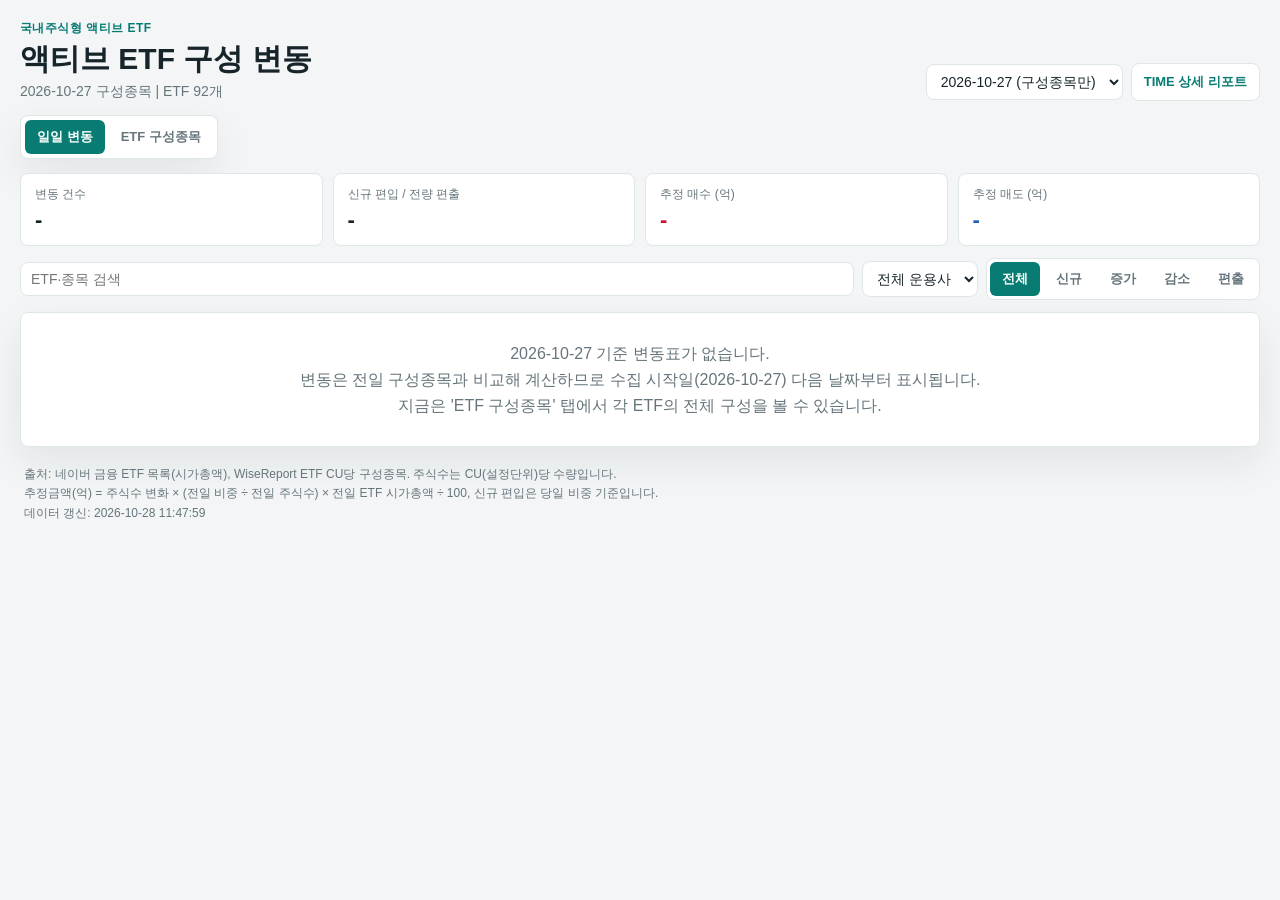
==== activeetf/index.html @ d109be94 "Add domestic active ETF holdings change tracker Collect the per-CU holdings of every domestic-equity" ====
<!DOCTYPE html>
<html lang="ko">
<head>
  <meta charset="utf-8">
  <meta name="viewport" content="width=device-width, initial-scale=1">
  <title>액티브 ETF 구성 변동</title>
  <style>
    :root {
      --bg: #f3f5f6;
      --panel: #ffffff;
      --panel-soft: #f8faf9;
      --ink: #17252b;
      --muted: #66757c;
      --line: #dfe6e8;
      --accent: #087c73;
      --accent-soft: #e7f3f1;
      --up: #c8102e;
      --down: #1f5fbf;
      --shadow: 0 16px 42px rgba(23, 37, 43, 0.08);
    }
    * {
      box-sizing: border-box;
    }
    body {
      margin: 0;
      font-family: "Segoe UI", "Apple SD Gothic Neo", "Malgun Gothic", sans-serif;
      color: var(--ink);
      background: var(--bg);
    }
    .shell {
      max-width: 1480px;
      margin: 0 auto;
      padding: 20px;
    }
    .topbar {
      display: grid;
      grid-template-columns: minmax(0, 1fr) auto;
      gap: 16px;
      align-items: end;
      margin-bottom: 14px;
    }
    .kicker {
      color: var(--accent);
      font-size: 12px;
      font-weight: 800;
      letter-spacing: 0.04em;
    }
    h1 {
      margin: 4px 0 0 0;
      font-size: 30px;
      line-height: 1.18;
    }
    .subtitle {
      margin: 7px 0 0 0;
      color: var(--muted);
      font-size: 14px;
    }
    .top-actions {
      display: flex;
      flex-wrap: wrap;
      gap: 8px;
      align-items: center;
    }
    select, input[type="search"] {
      border: 1px solid var(--line);
      border-radius: 8px;
      background: var(--panel);
      color: var(--ink);
      font: inherit;
      font-size: 14px;
      padding: 8px 10px;
      min-width: 0;
    }
    .link-button {
      border: 1px solid var(--line);
      border-radius: 8px;
      background: var(--panel);
      color: var(--accent);
      font-size: 13px;
      font-weight: 700;
      padding: 9px 12px;
      text-decoration: none;
    }
    .tabs {
      display: inline-flex;
      gap: 4px;
      padding: 4px;
      margin-bottom: 14px;
      border: 1px solid var(--line);
      border-radius: 8px;
      background: var(--panel);
      box-shadow: var(--shadow);
    }
    .tab, .chip {
      border: 0;
      border-radius: 6px;
      background: transparent;
      color: var(--muted);
      cursor: pointer;
      font: inherit;
      font-size: 13px;
      font-weight: 700;
      padding: 8px 12px;
    }
    .tab.active, .chip.active {
      background: var(--accent);
      color: #ffffff;
    }
    .stats {
      display: grid;
      grid-template-columns: repeat(4, minmax(0, 1fr));
      gap: 10px;
      margin-bottom: 12px;
    }
    .stat {
      padding: 12px 14px;
      border: 1px solid var(--line);
      border-radius: 8px;
      background: var(--panel);
    }
    .stat .label {
      color: var(--muted);
      font-size: 12px;
    }
    .stat .value {
      margin-top: 4px;
      font-size: 22px;
      font-weight: 800;
      font-variant-numeric: tabular-nums;
    }
    .filters {
      display: flex;
      flex-wrap: wrap;
      gap: 8px;
      align-items: center;
      margin-bottom: 12px;
    }
    .filters input[type="search"] {
      flex: 1 1 240px;
    }
    .chips {
      display: inline-flex;
      flex-wrap: wrap;
      gap: 4px;
      padding: 3px;
      border: 1px solid var(--line);
      border-radius: 8px;
      background: var(--panel);
    }
    .card {
      background: var(--panel);
      border: 1px solid var(--line);
      border-radius: 8px;
      box-shadow: var(--shadow);
    }
    .table-wrap {
      max-height: 72vh;
      overflow: auto;
    }
    table {
      width: 100%;
      border-collapse: collapse;
      font-size: 13px;
    }
    th, td {
      padding: 9px 10px;
      border-bottom: 1px solid rgba(22, 48, 56, 0.08);
      white-space: nowrap;
      text-align: right;
    }
    th {
      position: sticky;
      top: 0;
      z-index: 1;
      background: var(--panel-soft);
      color: var(--muted);
      font-weight: 600;
      cursor: pointer;
      user-select: none;
    }
    th.sorted {
      color: var(--accent);
    }
    td.text, th.text {
      text-align: left;
    }
    td {
      font-variant-numeric: tabular-nums;
    }
    tbody tr:hover {
      background: var(--accent-soft);
    }
    .pos {
      color: var(--up);
    }
    .neg {
      color: var(--down);
    }
    .badge {
      display: inline-block;
      min-width: 38px;
      border-radius: 999px;
      font-size: 12px;
      font-weight: 700;
      padding: 2px 8px;
      text-align: center;
    }
    .badge.NEW {
      background: #fde8eb;
      color: var(--up);
    }
    .badge.UP {
      background: #fff1f2;
      color: var(--up);
    }
    .badge.DOWN {
      background: #eaf1fb;
      color: var(--down);
    }
    .badge.OUT {
      background: #dfe9f8;
      color: var(--down);
    }
    .etf-button {
      border: 0;
      background: transparent;
      color: var(--ink);
      cursor: pointer;
      font: inherit;
      padding: 0;
      text-align: left;
    }
    .etf-button:hover {
      color: var(--accent);
      text-decoration: underline;
    }
    .message {
      padding: 28px 16px;
      color: var(--muted);
      text-align: center;
      line-height: 1.6;
    }
    .etf-meta {
      margin-bottom: 12px;
      color: var(--muted);
      font-size: 13px;
    }
    .footer {
      margin-top: 18px;
      padding: 0 4px;
      color: var(--muted);
      font-size: 12px;
      line-height: 1.6;
    }
    [hidden] {
      display: none !important;
    }
    @media (max-width: 760px) {
      .shell {
        padding: 12px 16px;
      }
      .topbar {
        grid-template-columns: 1fr;
        align-items: start;
      }
      h1 {
        font-size: 24px;
      }
      .stats {
        grid-template-columns: repeat(2, minmax(0, 1fr));
      }
    }
  </style>
</head>
<body>
  <div class="shell">
    <header class="topbar">
      <div>
        <div class="kicker">국내주식형 액티브 ETF</div>
        <h1>액티브 ETF 구성 변동</h1>
        <p class="subtitle" id="subtitle">불러오는 중...</p>
      </div>
      <div class="top-actions">
        <select id="date-select" aria-label="기준일"></select>
        <a class="link-button" href="../timeetf/">TIME 상세 리포트</a>
      </div>
    </header>

    <nav class="tabs" aria-label="보기">
      <button class="tab active" data-view="changes" type="button">일일 변동</button>
      <button class="tab" data-view="holdings" type="button">ETF 구성종목</button>
    </nav>

    <section id="view-changes">
      <div class="stats">
        <div class="stat"><div class="label">변동 건수</div><div class="value" id="stat-count">-</div></div>
        <div class="stat"><div class="label">신규 편입 / 전량 편출</div><div class="value" id="stat-new-out">-</div></div>
        <div class="stat"><div class="label">추정 매수 (억)</div><div class="value pos" id="stat-buy">-</div></div>
        <div class="stat"><div class="label">추정 매도 (억)</div><div class="value neg" id="stat-sell">-</div></div>
      </div>
      <div class="filters">
        <input id="change-search" type="search" placeholder="ETF·종목 검색" aria-label="ETF·종목 검색">
        <select id="brand-filter" aria-label="운용사"></select>
        <div class="chips" id="type-filter">
          <button class="chip active" data-type="" type="button">전체</button>
          <button class="chip" data-type="NEW" type="button">신규</button>
          <button class="chip" data-type="UP" type="button">증가</button>
          <button class="chip" data-type="DOWN" type="button">감소</button>
          <button class="chip" data-type="OUT" type="button">편출</button>
        </div>
      </div>
      <div class="card table-wrap">
        <table id="change-table"></table>
        <div class="message" id="change-message" hidden></div>
      </div>
    </section>

    <section id="view-holdings" hidden>
      <div class="filters">
        <select id="etf-select" aria-label="ETF"></select>
        <input id="holding-search" type="search" placeholder="종목 검색" aria-label="종목 검색">
      </div>
      <div class="etf-meta" id="etf-meta"></div>
      <div class="card table-wrap">
        <table id="holding-table"></table>
      </div>
    </section>

    <div class="footer">
      출처: 네이버 금융 ETF 목록(시가총액), WiseReport ETF CU당 구성종목. 주식수는 CU(설정단위)당 수량입니다.<br>
      추정금액(억) = 주식수 변화 × (전일 비중 ÷ 전일 주식수) × 전일 ETF 시가총액 ÷ 100, 신규 편입은 당일 비중 기준입니다.<br>
      <span id="generated-at"></span>
    </div>
  </div>

  <script>
    const TYPE_LABELS = { NEW: "신규", UP: "증가", DOWN: "감소", OUT: "편출" };
    const CHANGE_COLUMNS = [
      { key: "etf_name", label: "ETF", kind: "etf" },
      { key: "market_cap_100m", label: "시총(억)", digits: 0 },
      { key: "company", label: "종목", kind: "text" },
      { key: "type", label: "구분", kind: "type" },
      { key: "weight_before", label: "비중 전(%)", digits: 2 },
      { key: "weight_after", label: "비중 후(%)", digits: 2 },
      { key: "change_weight", label: "비중 변화(%p)", digits: 2, signed: true },
      { key: "shares_before", label: "주식수 전", digits: 0 },
      { key: "shares_after", label: "주식수 후", digits: 0 },
      { key: "change_shares", label: "주식수 변화", digits: 0, signed: true },
      { key: "estimated_amount_100m", label: "추정금액(억)", digits: 2, signed: true },
    ];
    const HOLDING_COLUMNS = [
      { key: "rank", label: "순위", digits: 0 },
      { key: "company", label: "종목", kind: "text" },
      { key: "shares", label: "주식수", digits: 0 },
      { key: "weight", label: "비중(%)", digits: 2 },
      { key: "change_shares", label: "전일 대비 주식수", digits: 0, signed: true },
    ];

    const state = {
      index: null,
      date: "",
      view: "changes",
      snapshot: null,
      changes: null,
      changeRows: [],
      sort: { key: "estimated_amount_100m", desc: true },
      holdingSort: { key: "rank", desc: false },
      type: "",
      brand: "",
      query: "",
      etf: "",
      holdingQuery: "",
    };

    function escapeHtml(value) {
      return String(value ?? "")
        .replaceAll("&", "&amp;")
        .replaceAll("<", "&lt;")
        .replaceAll(">", "&gt;")
        .replaceAll('"', "&quot;");
    }

    function formatNumber(value, digits) {
      if (value === null || value === undefined || value === "") return "-";
      return Number(value).toLocaleString("ko-KR", {
        minimumFractionDigits: digits,
        maximumFractionDigits: digits,
      });
    }

    function formatSigned(value, digits) {
      if (value === null || value === undefined) return "-";
      const text = formatNumber(Math.abs(value), digits);
      if (Number(value) > 0) return `+${text}`;
      if (Number(value) < 0) return `-${text}`;
      return text;
    }

    function signClass(value) {
      if (Number(value) > 0) return "pos";
      if (Number(value) < 0) return "neg";
      return "";
    }

    async function fetchJson(path) {
      const response = await fetch(path, { cache: "no-store" });
      if (response.status === 404) return null;
      if (!response.ok) throw new Error(`${path}: HTTP ${response.status}`);
      return response.json();
    }

    function compareValues(a, b, key, desc) {
      const left = a[key];
      const right = b[key];
      let result;
      if (typeof left === "number" && typeof right === "number") {
        result = left - right;
      } else {
        result = String(left ?? "").localeCompare(String(right ?? ""), "ko");
      }
      return desc ? -result : result;
    }

    function renderCell(column, row) {
      const value = row[column.key];
      if (column.kind === "etf") {
        return `<td class="text"><button class="etf-button" data-etf="${escapeHtml(row.etf)}" type="button">${escapeHtml(value)}</button></td>`;
      }
      if (column.kind === "text") {
        return `<td class="text">${escapeHtml(value)}</td>`;
      }
      if (column.kind === "type") {
        return `<td class="text"><span class="badge ${value}">${TYPE_LABELS[value] || value}</span></td>`;
      }
      if (column.signed) {
        return `<td class="${signClass(value)}">${formatSigned(value, column.digits)}</td>`;
      }
      return `<td>${formatNumber(value, column.digits)}</td>`;
    }

    function renderTable(table, columns, rows, sort) {
      const head = columns.map(column => {
        const sorted = column.key === sort.key;
        const arrow = sorted ? (sort.desc ? " ▼" : " ▲") : "";
        const classes = [column.kind === "text" || column.kind === "etf" || column.kind === "type" ? "text" : "", sorted ? "sorted" : ""].join(" ").trim();
        return `<th class="${classes}" data-key="${column.key}">${column.label}${arrow}</th>`;
      }).join("");
      const body = rows.map(row => `<tr>${columns.map(column => renderCell(column, row)).join("")}</tr>`).join("");
      table.innerHTML = `<thead><tr>${head}</tr></thead><tbody>${body}</tbody>`;
    }

    function filteredChangeRows() {
      const query = state.query.trim().toLowerCase();
      return state.changeRows.filter(row => {
        if (state.type && row.type !== state.type) return false;
        if (state.brand && row.brand !== state.brand) return false;
        if (query && !row.etf_name.toLowerCase().includes(query) && !row.company.toLowerCase().includes(query)) return false;
        return true;
      });
    }

    function renderChanges() {
      const table = document.getElementById("change-table");
      const message = document.getElementById("change-message");
      if (!state.changes) {
        table.innerHTML = "";
        message.hidden = false;
        const first = state.index.pdf_dates[state.index.pdf_dates.length - 1];
        message.innerHTML = `${escapeHtml(state.date)} 기준 변동표가 없습니다.<br>변동은 전일 구성종목과 비교해 계산하므로 수집 시작일(${escapeHtml(first)}) 다음 날짜부터 표시됩니다.<br>지금은 'ETF 구성종목' 탭에서 각 ETF의 전체 구성을 볼 수 있습니다.`;
        ["stat-count", "stat-new-out", "stat-buy", "stat-sell"].forEach(id => {
          document.getElementById(id).textContent = "-";
        });
        return;
      }

      const rows = filteredChangeRows().sort((a, b) => compareValues(a, b, state.sort.key, state.sort.desc));
      const buy = rows.filter(row => row.estimated_amount_100m > 0).reduce((sum, row) => sum + row.estimated_amount_100m, 0);
      const sell = rows.filter(row => row.estimated_amount_100m < 0).reduce((sum, row) => sum + row.estimated_amount_100m, 0);
      document.getElementById("stat-count").textContent = formatNumber(rows.length, 0);
      document.getElementById("stat-new-out").textContent =
        `${rows.filter(row => row.type === "NEW").length} / ${rows.filter(row => row.type === "OUT").length}`;
      document.getElementById("stat-buy").textContent = formatSigned(buy, 1);
      document.getElementById("stat-sell").textContent = formatSigned(sell, 1);

      renderTable(table, CHANGE_COLUMNS, rows, state.sort);
      message.hidden = rows.length > 0;
      message.textContent = rows.length ? "" : "조건에 맞는 변동이 없습니다.";
    }

    function holdingRows() {
      const etf = state.snapshot?.etfs?.[state.etf];
      if (!etf) return [];
      const changeByCompany = new Map(
        state.changeRows.filter(row => row.etf === state.etf).map(row => [row.company, row.change_shares])
      );
      const hasBefore = Boolean(state.changes?.etfs?.[state.etf]);
      const rows = etf.holdings
        .map(([company, shares, weight]) => ({ company, shares, weight }))
        .sort((a, b) => b.weight - a.weight || b.shares - a.shares)
        .map((row, position) => ({
          ...row,
          rank: position + 1,
          change_shares: hasBefore ? (changeByCompany.get(row.company) ?? 0) : null,
        }));
      const query = state.holdingQuery.trim().toLowerCase();
      return query ? rows.filter(row => row.company.toLowerCase().includes(query)) : rows;
    }

    function renderHoldings() {
      const etf = state.snapshot?.etfs?.[state.etf];
      const meta = document.getElementById("etf-meta");
      if (!etf) {
        meta.textContent = "선택한 날짜에 이 ETF의 구성종목이 없습니다.";
        document.getElementById("holding-table").innerHTML = "";
        return;
      }
      const beforeDate = state.changes?.etfs?.[state.etf]?.before_date;
      meta.textContent = `${etf.brand} · ${etf.category} · 시총 ${formatNumber(etf.market_cap_100m, 0)}억 · 구성 ${etf.holdings.length}종목 · 기준일 ${state.date}` +
        (beforeDate ? ` (비교 ${beforeDate})` : "");
      const rows = holdingRows().sort((a, b) => compareValues(a, b, state.holdingSort.key, state.holdingSort.desc));
      renderTable(document.getElementById("holding-table"), HOLDING_COLUMNS, rows, state.holdingSort);
    }

    function render() {
      document.getElementById("view-changes").hidden = state.view !== "changes";
      document.getElementById("view-holdings").hidden = state.view !== "holdings";
      document.querySelectorAll(".tab").forEach(tab => {
        tab.classList.toggle("active", tab.dataset.view === state.view);
      });
      if (state.view === "changes") {
        renderChanges();
      } else {
        renderHoldings();
      }
    }

    function populateSelects() {
      const etfs = Object.entries(state.snapshot?.etfs || {})
        .map(([code, etf]) => ({ code, ...etf }))
        .sort((a, b) => b.market_cap_100m - a.market_cap_100m);

      const brands = [...new Set(etfs.map(etf => etf.brand))].sort((a, b) => a.localeCompare(b, "ko"));
      if (state.brand && !brands.includes(state.brand)) state.brand = "";
      document.getElementById("brand-filter").innerHTML =
        `<option value="">전체 운용사</option>` +
        brands.map(brand => `<option value="${escapeHtml(brand)}"${brand === state.brand ? " selected" : ""}>${escapeHtml(brand)}</option>`).join("");

      if (!state.etf || !state.snapshot?.etfs?.[state.etf]) state.etf = etfs[0]?.code || "";
      document.getElementById("etf-select").innerHTML = etfs
        .map(etf => `<option value="${escapeHtml(etf.code)}"${etf.code === state.etf ? " selected" : ""}>${escapeHtml(etf.name)} (${formatNumber(etf.market_cap_100m, 0)}억)</option>`)
        .join("");
    }

    async function loadDate(date) {
      state.date = date;
      const version = encodeURIComponent(state.index.generated_at);
      const hasChanges = state.index.change_dates.includes(date);
      const [snapshot, changes] = await Promise.all([
        fetchJson(`data/pdf/${date}.json?v=${version}`),
        hasChanges ? fetchJson(`data/changes/${date}.json?v=${version}`) : Promise.resolve(null),
      ]);
      state.snapshot = snapshot;
      state.changes = changes;
      state.changeRows = (changes?.rows || []).map(row => {
        const etf = changes.etfs[row.etf] || {};
        return { ...row, etf_name: etf.name || row.etf, brand: etf.brand || "", market_cap_100m: etf.market_cap_100m };
      });

      const etfCount = Object.keys(snapshot?.etfs || {}).length;
      const beforeDates = [...new Set(Object.values(changes?.etfs || {}).map(etf => etf.before_date))].sort();
      document.getElementById("subtitle").textContent = changes
        ? `${beforeDates.join(", ")} → ${date} | ETF ${etfCount}개 | 변동 ${changes.rows.length}건`
        : `${date} 구성종목 | ETF ${etfCount}개`;
      populateSelects();
      render();
    }

    function initEvents() {
      document.getElementById("date-select").addEventListener("change", event => loadDate(event.target.value));
      document.querySelectorAll(".tab").forEach(tab => {
        tab.addEventListener("click", () => {
          state.view = tab.dataset.view;
          render();
        });
      });
      document.getElementById("change-search").addEventListener("input", event => {
        state.query = event.target.value;
        renderChanges();
      });
      document.getElementById("brand-filter").addEventListener("change", event => {
        state.brand = event.target.value;
        renderChanges();
      });
      document.querySelectorAll("#type-filter .chip").forEach(chip => {
        chip.addEventListener("click", () => {
          state.type = chip.dataset.type;
          document.querySelectorAll("#type-filter .chip").forEach(item => item.classList.toggle("active", item === chip));
          renderChanges();
        });
      });
      document.getElementById("change-table").addEventListener("click", event => {
        const etfButton = event.target.closest(".etf-button");
        if (etfButton) {
          state.etf = etfButton.dataset.etf;
          document.getElementById("etf-select").value = state.etf;
          state.view = "holdings";
          render();
          return;
        }
        const header = event.target.closest("th");
        if (header) {
          const key = header.dataset.key;
          state.sort = { key, desc: state.sort.key === key ? !state.sort.desc : true };
          renderChanges();
        }
      });
      document.getElementById("etf-select").addEventListener("change", event => {
        state.etf = event.target.value;
        renderHoldings();
      });
      document.getElementById("holding-search").addEventListener("input", event => {
        state.holdingQuery = event.target.value;
        renderHoldings();
      });
      document.getElementById("holding-table").addEventListener("click", event => {
        const header = event.target.closest("th");
        if (!header) return;
        const key = header.dataset.key;
        state.holdingSort = { key, desc: state.holdingSort.key === key ? !state.holdingSort.desc : key !== "rank" };
        renderHoldings();
      });
    }

    async function init() {
      initEvents();
      try {
        state.index = await fetchJson("data/index.json");
        if (!state.index || !state.index.pdf_dates.length) throw new Error("수집된 데이터가 없습니다.");
        document.getElementById("date-select").innerHTML = state.index.pdf_dates
          .map(date => `<option value="${date}">${date}${state.index.change_dates.includes(date) ? "" : " (구성종목만)"}</option>`)
          .join("");
        document.getElementById("generated-at").textContent = `데이터 갱신: ${state.index.generated_at.replace("T", " ")}`;
        await loadDate(state.index.pdf_dates[0]);
      } catch (error) {
        document.getElementById("subtitle").textContent = `데이터를 불러오지 못했습니다: ${error.message}`;
      }
    }

    init();
  </script>
</body>
</html>
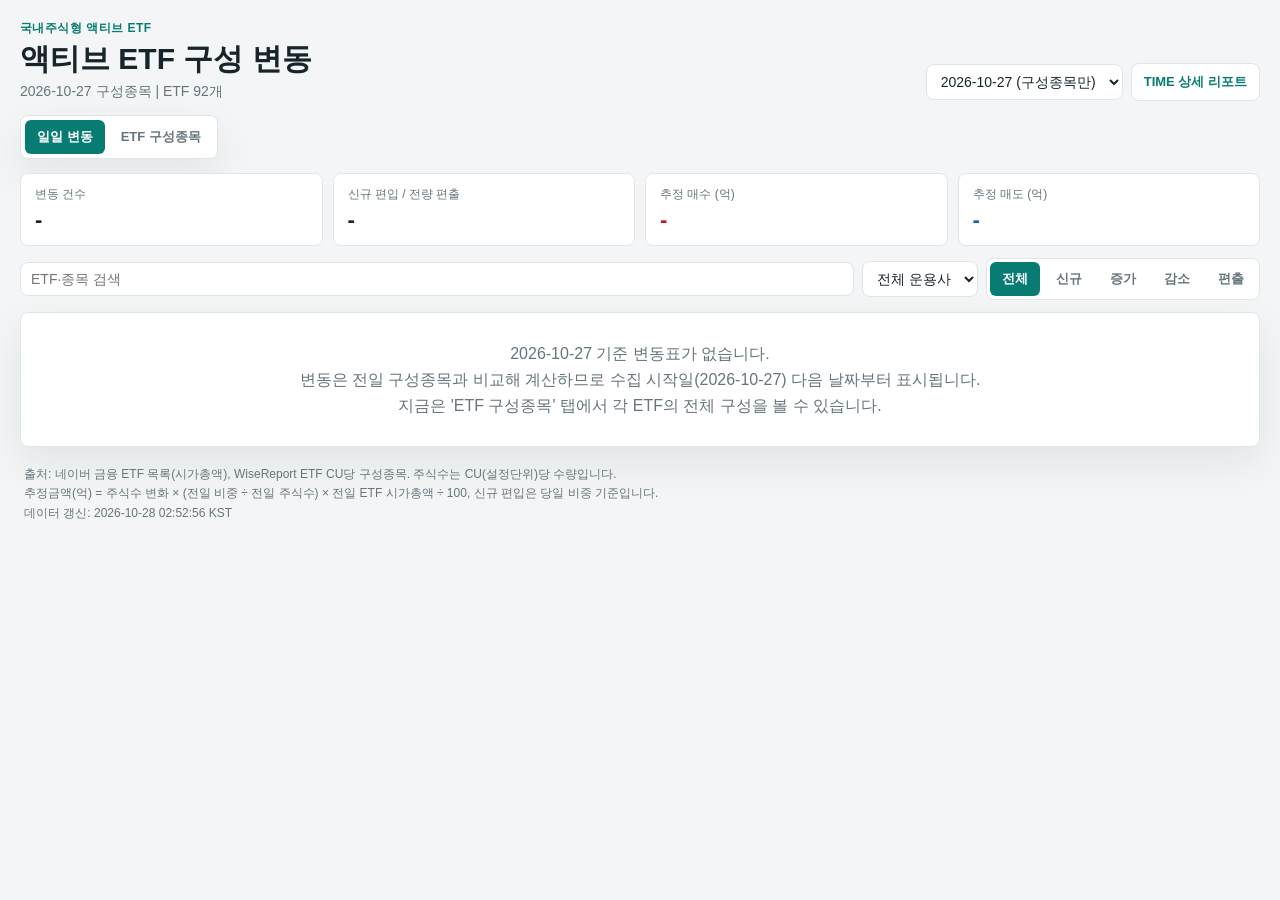
==== commit 413d9710: "Record active ETF refresh time in KST Co-Authored-By: Claude Opus 5.5 <noreply@anthropic.com>" ====
--- a/activeetf/index.html
+++ b/activeetf/index.html
@@ -639,7 +639,7 @@
         document.getElementById("date-select").innerHTML = state.index.pdf_dates
           .map(date => `<option value="${date}">${date}${state.index.change_dates.includes(date) ? "" : " (구성종목만)"}</option>`)
           .join("");
-        document.getElementById("generated-at").textContent = `데이터 갱신: ${state.index.generated_at.replace("T", " ")}`;
+        document.getElementById("generated-at").textContent = `데이터 갱신: ${state.index.generated_at.slice(0, 19).replace("T", " ")} KST`;
         await loadDate(state.index.pdf_dates[0]);
       } catch (error) {
         document.getElementById("subtitle").textContent = `데이터를 불러오지 못했습니다: ${error.message}`;
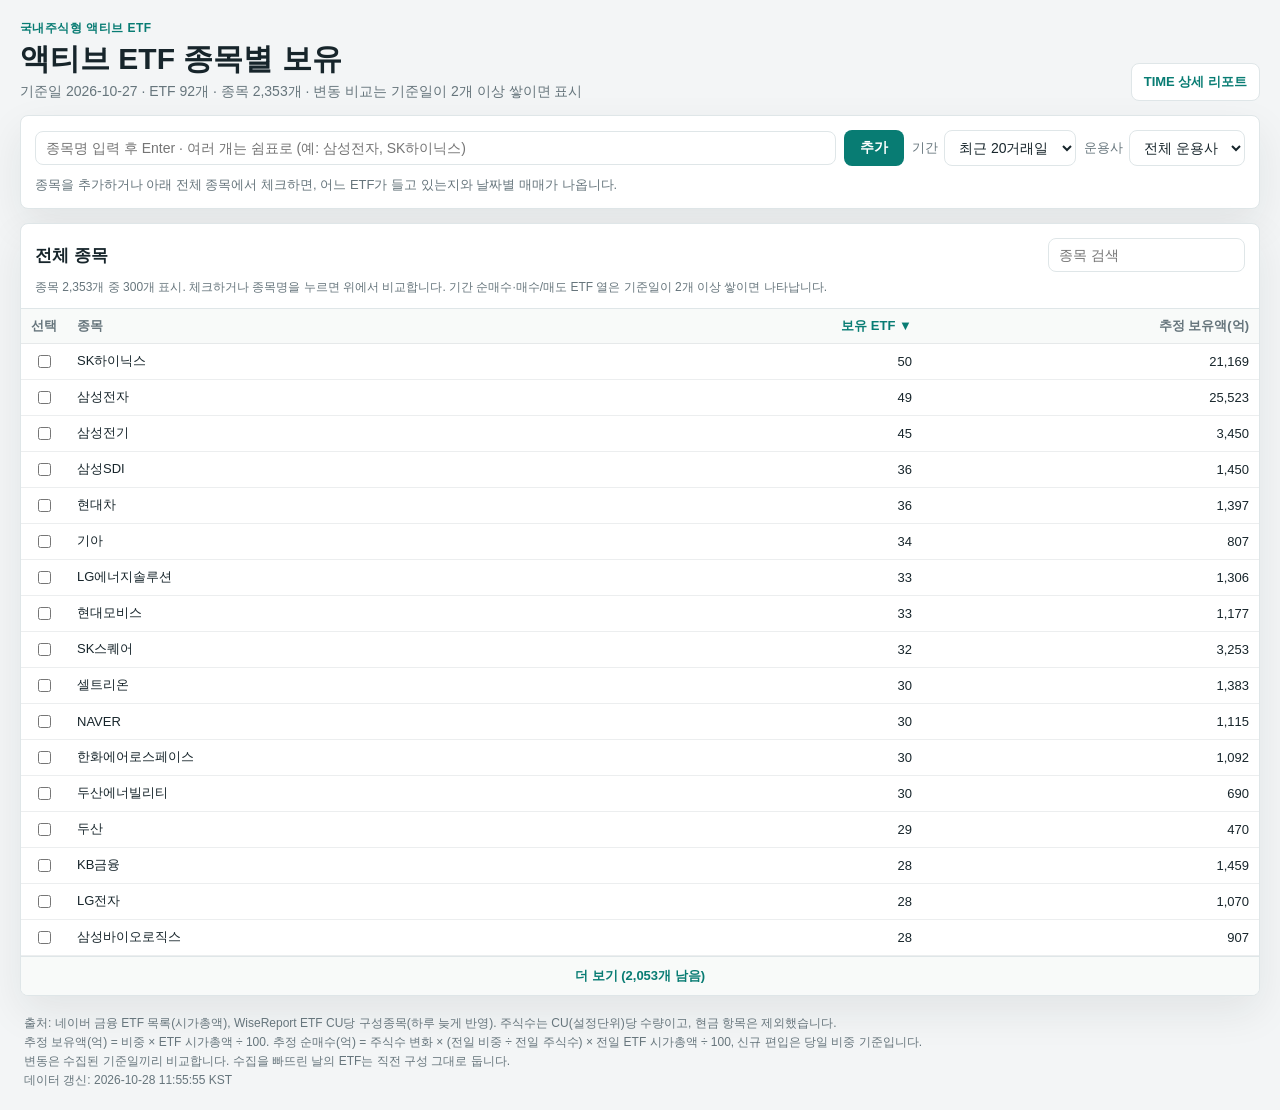
==== commit ab15d64a: "Reorganize active ETF page around stocks Pick one or more stocks to see which active ETFs hold them," ====
--- a/activeetf/index.html
+++ b/activeetf/index.html
@@ -3,7 +3,7 @@
 <head>
   <meta charset="utf-8">
   <meta name="viewport" content="width=device-width, initial-scale=1">
-  <title>액티브 ETF 구성 변동</title>
+  <title>액티브 ETF 종목별 보유</title>
   <style>
     :root {
       --bg: #f3f5f6;
@@ -16,6 +16,7 @@
       --accent-soft: #e7f3f1;
       --up: #c8102e;
       --down: #1f5fbf;
+      --heat-zero: #f1f1ef;
       --shadow: 0 16px 42px rgba(23, 37, 43, 0.08);
     }
     * {
@@ -50,16 +51,14 @@
       font-size: 30px;
       line-height: 1.18;
     }
+    h2 {
+      margin: 0;
+      font-size: 17px;
+    }
     .subtitle {
       margin: 7px 0 0 0;
       color: var(--muted);
       font-size: 14px;
-    }
-    .top-actions {
-      display: flex;
-      flex-wrap: wrap;
-      gap: 8px;
-      align-items: center;
     }
     select, input[type="search"] {
       border: 1px solid var(--line);
@@ -81,17 +80,117 @@
       padding: 9px 12px;
       text-decoration: none;
     }
-    .tabs {
+    .card {
+      background: var(--panel);
+      border: 1px solid var(--line);
+      border-radius: 8px;
+      box-shadow: var(--shadow);
+    }
+    .controls {
+      padding: 14px;
+      margin-bottom: 14px;
+    }
+    .control-row {
+      display: flex;
+      flex-wrap: wrap;
+      gap: 8px;
+      align-items: center;
+      margin: 0;
+    }
+    .control-row input[type="search"] {
+      flex: 1 1 320px;
+    }
+    .field {
       display: inline-flex;
+      gap: 6px;
+      align-items: center;
+      color: var(--muted);
+      font-size: 13px;
+    }
+    .primary-button {
+      border: 0;
+      border-radius: 8px;
+      background: var(--accent);
+      color: #ffffff;
+      cursor: pointer;
+      font: inherit;
+      font-size: 14px;
+      font-weight: 700;
+      padding: 9px 16px;
+    }
+    .selected-row {
+      display: flex;
+      flex-wrap: wrap;
+      gap: 6px;
+      align-items: center;
+      margin-top: 10px;
+    }
+    .selected-row .hint {
+      color: var(--muted);
+      font-size: 13px;
+    }
+    .stock-chip {
+      display: inline-flex;
+      gap: 6px;
+      align-items: center;
+      border: 1px solid #b9dcd7;
+      border-radius: 999px;
+      background: var(--accent-soft);
+      color: var(--ink);
+      cursor: pointer;
+      font: inherit;
+      font-size: 13px;
+      font-weight: 700;
+      padding: 5px 10px;
+    }
+    .stock-chip span {
+      color: var(--muted);
+      font-weight: 400;
+    }
+    .text-button {
+      border: 0;
+      background: transparent;
+      color: var(--muted);
+      cursor: pointer;
+      font: inherit;
+      font-size: 13px;
+      text-decoration: underline;
+    }
+    .input-message {
+      margin-top: 8px;
+      color: var(--up);
+      font-size: 13px;
+    }
+    .section {
+      margin-bottom: 14px;
+      overflow: hidden;
+    }
+    .section-head {
+      display: flex;
+      flex-wrap: wrap;
+      gap: 8px 12px;
+      align-items: center;
+      padding: 14px 14px 0 14px;
+    }
+    .section-head h2 {
+      margin-right: auto;
+    }
+    .note {
+      margin: 6px 14px 10px 14px;
+      color: var(--muted);
+      font-size: 12px;
+      line-height: 1.6;
+    }
+    .chips {
+      display: inline-flex;
+      flex-wrap: wrap;
       gap: 4px;
-      padding: 4px;
-      margin-bottom: 14px;
+      padding: 3px;
       border: 1px solid var(--line);
       border-radius: 8px;
       background: var(--panel);
-      box-shadow: var(--shadow);
-    }
-    .tab, .chip {
+    }
+    .chip {
       border: 0;
       border-radius: 6px;
       background: transparent;
@@ -100,70 +199,39 @@
       font: inherit;
       font-size: 13px;
       font-weight: 700;
-      padding: 8px 12px;
-    }
-    .tab.active, .chip.active {
+      padding: 6px 10px;
+    }
+    .chip.active {
       background: var(--accent);
       color: #ffffff;
     }
-    .stats {
-      display: grid;
-      grid-template-columns: repeat(4, minmax(0, 1fr));
-      gap: 10px;
-      margin-bottom: 12px;
-    }
-    .stat {
-      padding: 12px 14px;
-      border: 1px solid var(--line);
-      border-radius: 8px;
-      background: var(--panel);
-    }
-    .stat .label {
-      color: var(--muted);
-      font-size: 12px;
-    }
-    .stat .value {
-      margin-top: 4px;
-      font-size: 22px;
-      font-weight: 800;
-      font-variant-numeric: tabular-nums;
-    }
-    .filters {
+    .legend {
       display: flex;
       flex-wrap: wrap;
-      gap: 8px;
+      gap: 4px 12px;
       align-items: center;
-      margin-bottom: 12px;
-    }
-    .filters input[type="search"] {
-      flex: 1 1 240px;
-    }
-    .chips {
-      display: inline-flex;
-      flex-wrap: wrap;
-      gap: 4px;
-      padding: 3px;
-      border: 1px solid var(--line);
-      border-radius: 8px;
-      background: var(--panel);
-    }
-    .card {
-      background: var(--panel);
-      border: 1px solid var(--line);
-      border-radius: 8px;
-      box-shadow: var(--shadow);
+    }
+    .swatch {
+      display: inline-block;
+      width: 14px;
+      height: 14px;
+      margin-right: 4px;
+      border-radius: 3px;
+      vertical-align: -2px;
     }
     .table-wrap {
       max-height: 72vh;
       overflow: auto;
+      border-top: 1px solid var(--line);
     }
     table {
       width: 100%;
-      border-collapse: collapse;
+      border-collapse: separate;
+      border-spacing: 0;
       font-size: 13px;
     }
     th, td {
-      padding: 9px 10px;
+      padding: 8px 10px;
       border-bottom: 1px solid rgba(22, 48, 56, 0.08);
       white-space: nowrap;
       text-align: right;
@@ -171,10 +239,12 @@
     th {
       position: sticky;
       top: 0;
-      z-index: 1;
+      z-index: 2;
       background: var(--panel-soft);
       color: var(--muted);
       font-weight: 600;
+    }
+    th.sortable {
       cursor: pointer;
       user-select: none;
     }
@@ -187,8 +257,26 @@
     td {
       font-variant-numeric: tabular-nums;
     }
-    tbody tr:hover {
-      background: var(--accent-soft);
+    .sticky-col {
+      position: sticky;
+      left: 0;
+      z-index: 1;
+      background: var(--panel);
+      box-shadow: 1px 0 0 var(--line);
+    }
+    th.sticky-col {
+      z-index: 3;
+      background: var(--panel-soft);
+    }
+    tbody tr:hover td {
+      background-color: var(--accent-soft);
+    }
+    tbody tr.total td {
+      background: var(--panel-soft);
+      font-weight: 700;
+    }
+    tbody tr.full td.sticky-col {
+      box-shadow: inset 3px 0 0 var(--accent), 1px 0 0 var(--line);
     }
     .pos {
       color: var(--up);
@@ -196,32 +284,41 @@
     .neg {
       color: var(--down);
     }
+    .muted {
+      color: var(--muted);
+    }
+    .sub {
+      display: block;
+      margin-top: 2px;
+      color: var(--muted);
+      font-size: 12px;
+    }
+    table.heat-table {
+      width: auto;
+    }
+    td.heat {
+      min-width: 72px;
+    }
+    .matrix-wrap {
+      max-height: 58vh;
+    }
     .badge {
       display: inline-block;
-      min-width: 38px;
+      margin-right: 4px;
       border-radius: 999px;
-      font-size: 12px;
+      font-size: 11px;
       font-weight: 700;
-      padding: 2px 8px;
-      text-align: center;
+      padding: 1px 6px;
     }
     .badge.NEW {
       background: #fde8eb;
       color: var(--up);
     }
-    .badge.UP {
-      background: #fff1f2;
-      color: var(--up);
-    }
-    .badge.DOWN {
-      background: #eaf1fb;
-      color: var(--down);
-    }
     .badge.OUT {
       background: #dfe9f8;
       color: var(--down);
     }
-    .etf-button {
+    .name-button {
       border: 0;
       background: transparent;
       color: var(--ink);
@@ -230,20 +327,36 @@
       padding: 0;
       text-align: left;
     }
-    .etf-button:hover {
+    .name-button:hover, .etf-link:hover {
       color: var(--accent);
       text-decoration: underline;
     }
+    .etf-link {
+      color: var(--ink);
+      text-decoration: none;
+    }
+    td.pick, th.pick {
+      width: 34px;
+      text-align: center;
+    }
     .message {
-      padding: 28px 16px;
+      padding: 24px 16px;
       color: var(--muted);
       text-align: center;
       line-height: 1.6;
     }
-    .etf-meta {
-      margin-bottom: 12px;
-      color: var(--muted);
+    .more-button {
+      display: block;
+      width: 100%;
+      border: 0;
+      border-top: 1px solid var(--line);
+      background: var(--panel-soft);
+      color: var(--accent);
+      cursor: pointer;
+      font: inherit;
       font-size: 13px;
+      font-weight: 700;
+      padding: 10px;
     }
     .footer {
       margin-top: 18px;
@@ -266,8 +379,8 @@
       h1 {
         font-size: 24px;
       }
-      .stats {
-        grid-template-columns: repeat(2, minmax(0, 1fr));
+      .control-row input[type="search"] {
+        flex-basis: 100%;
       }
     }
   </style>
@@ -277,99 +390,115 @@
     <header class="topbar">
       <div>
         <div class="kicker">국내주식형 액티브 ETF</div>
-        <h1>액티브 ETF 구성 변동</h1>
+        <h1>액티브 ETF 종목별 보유</h1>
         <p class="subtitle" id="subtitle">불러오는 중...</p>
       </div>
-      <div class="top-actions">
-        <select id="date-select" aria-label="기준일"></select>
-        <a class="link-button" href="../timeetf/">TIME 상세 리포트</a>
+      <a class="link-button" href="../timeetf/">TIME 상세 리포트</a>
+    </header>
+
+    <section class="card controls">
+      <form class="control-row" id="stock-form">
+        <input id="stock-input" type="search" list="stock-list" autocomplete="off"
+          placeholder="종목명 입력 후 Enter · 여러 개는 쉼표로 (예: 삼성전자, SK하이닉스)" aria-label="종목 추가">
+        <datalist id="stock-list"></datalist>
+        <button class="primary-button" type="submit">추가</button>
+        <label class="field">기간 <select id="range-select"></select></label>
+        <label class="field">운용사 <select id="brand-select"></select></label>
+      </form>
+      <div class="selected-row" id="selected-row"></div>
+      <div class="input-message" id="input-message" hidden></div>
+    </section>
+
+    <div id="selected-view" hidden>
+      <section class="card section">
+        <div class="section-head">
+          <h2>누가 들고 있나</h2>
+        </div>
+        <p class="note">셀 = 비중(%) · 추정 보유액(억) · 기간 순매수(억). 왼쪽 줄이 표시된 ETF는 선택한 종목을 모두 보유합니다. 열 제목을 누르면 정렬됩니다.</p>
+        <div class="table-wrap matrix-wrap"><table id="matrix-table"></table></div>
+        <div class="message" id="matrix-message" hidden></div>
+      </section>
+
+      <section class="card section">
+        <div class="section-head">
+          <h2>날짜별 변동</h2>
+          <div class="chips" id="date-metric"></div>
+        </div>
+        <p class="note legend" id="date-legend"></p>
+        <div class="table-wrap"><table class="heat-table" id="date-table"></table></div>
+        <div class="message" id="date-message" hidden></div>
+      </section>
+
+      <section class="card section">
+        <div class="section-head">
+          <h2>ETF별 날짜 변동</h2>
+          <div class="chips" id="drill-stock"></div>
+          <div class="chips" id="drill-metric"></div>
+        </div>
+        <p class="note legend" id="drill-legend"></p>
+        <div class="table-wrap"><table class="heat-table" id="drill-table"></table></div>
+        <div class="message" id="drill-message" hidden></div>
+      </section>
+    </div>
+
+    <section class="card section">
+      <div class="section-head">
+        <h2>전체 종목</h2>
+        <input id="rank-search" type="search" placeholder="종목 검색" aria-label="전체 종목 검색">
       </div>
-    </header>
-
-    <nav class="tabs" aria-label="보기">
-      <button class="tab active" data-view="changes" type="button">일일 변동</button>
-      <button class="tab" data-view="holdings" type="button">ETF 구성종목</button>
-    </nav>
-
-    <section id="view-changes">
-      <div class="stats">
-        <div class="stat"><div class="label">변동 건수</div><div class="value" id="stat-count">-</div></div>
-        <div class="stat"><div class="label">신규 편입 / 전량 편출</div><div class="value" id="stat-new-out">-</div></div>
-        <div class="stat"><div class="label">추정 매수 (억)</div><div class="value pos" id="stat-buy">-</div></div>
-        <div class="stat"><div class="label">추정 매도 (억)</div><div class="value neg" id="stat-sell">-</div></div>
-      </div>
-      <div class="filters">
-        <input id="change-search" type="search" placeholder="ETF·종목 검색" aria-label="ETF·종목 검색">
-        <select id="brand-filter" aria-label="운용사"></select>
-        <div class="chips" id="type-filter">
-          <button class="chip active" data-type="" type="button">전체</button>
-          <button class="chip" data-type="NEW" type="button">신규</button>
-          <button class="chip" data-type="UP" type="button">증가</button>
-          <button class="chip" data-type="DOWN" type="button">감소</button>
-          <button class="chip" data-type="OUT" type="button">편출</button>
-        </div>
-      </div>
-      <div class="card table-wrap">
-        <table id="change-table"></table>
-        <div class="message" id="change-message" hidden></div>
-      </div>
+      <p class="note" id="rank-note"></p>
+      <div class="table-wrap"><table id="rank-table"></table></div>
+      <button class="more-button" id="more-button" type="button" hidden></button>
     </section>
 
-    <section id="view-holdings" hidden>
-      <div class="filters">
-        <select id="etf-select" aria-label="ETF"></select>
-        <input id="holding-search" type="search" placeholder="종목 검색" aria-label="종목 검색">
-      </div>
-      <div class="etf-meta" id="etf-meta"></div>
-      <div class="card table-wrap">
-        <table id="holding-table"></table>
-      </div>
-    </section>
-
     <div class="footer">
-      출처: 네이버 금융 ETF 목록(시가총액), WiseReport ETF CU당 구성종목. 주식수는 CU(설정단위)당 수량입니다.<br>
-      추정금액(억) = 주식수 변화 × (전일 비중 ÷ 전일 주식수) × 전일 ETF 시가총액 ÷ 100, 신규 편입은 당일 비중 기준입니다.<br>
+      출처: 네이버 금융 ETF 목록(시가총액), WiseReport ETF CU당 구성종목(하루 늦게 반영). 주식수는 CU(설정단위)당 수량이고, 현금 항목은 제외했습니다.<br>
+      추정 보유액(억) = 비중 × ETF 시가총액 ÷ 100. 추정 순매수(억) = 주식수 변화 × (전일 비중 ÷ 전일 주식수) × 전일 ETF 시가총액 ÷ 100, 신규 편입은 당일 비중 기준입니다.<br>
+      변동은 수집된 기준일끼리 비교합니다. 수집을 빠뜨린 날의 ETF는 직전 구성 그대로 둡니다.<br>
       <span id="generated-at"></span>
     </div>
   </div>
 
   <script>
-    const TYPE_LABELS = { NEW: "신규", UP: "증가", DOWN: "감소", OUT: "편출" };
-    const CHANGE_COLUMNS = [
-      { key: "etf_name", label: "ETF", kind: "etf" },
-      { key: "market_cap_100m", label: "시총(억)", digits: 0 },
-      { key: "company", label: "종목", kind: "text" },
-      { key: "type", label: "구분", kind: "type" },
-      { key: "weight_before", label: "비중 전(%)", digits: 2 },
-      { key: "weight_after", label: "비중 후(%)", digits: 2 },
-      { key: "change_weight", label: "비중 변화(%p)", digits: 2, signed: true },
-      { key: "shares_before", label: "주식수 전", digits: 0 },
-      { key: "shares_after", label: "주식수 후", digits: 0 },
-      { key: "change_shares", label: "주식수 변화", digits: 0, signed: true },
-      { key: "estimated_amount_100m", label: "추정금액(억)", digits: 2, signed: true },
+    const NON_STOCK = /현금|^원화예금$/;
+    const PAGE_SIZE = 300;
+    const RANGE_OPTIONS = [
+      { value: 1, label: "최근 1거래일" },
+      { value: 5, label: "최근 5거래일" },
+      { value: 20, label: "최근 20거래일" },
+      { value: 60, label: "최근 60거래일" },
+      { value: 0, label: "수집 전체" },
     ];
-    const HOLDING_COLUMNS = [
-      { key: "rank", label: "순위", digits: 0 },
-      { key: "company", label: "종목", kind: "text" },
-      { key: "shares", label: "주식수", digits: 0 },
-      { key: "weight", label: "비중(%)", digits: 2 },
-      { key: "change_shares", label: "전일 대비 주식수", digits: 0, signed: true },
+    const DATE_METRICS = { flow: "추정 순매수(억)", holders: "보유 ETF 수", amount: "추정 보유액(억)" };
+    const DRILL_METRICS = { flow: "추정 매매액(억)", shares: "주식수 변화", weight: "비중(%)" };
+    const TYPE_LABELS = { NEW: "신규", OUT: "편출" };
+    const RANK_COLUMNS = [
+      { key: "pick", label: "선택", kind: "pick" },
+      { key: "name", label: "종목", kind: "name" },
+      { key: "holdersEnd", label: "보유 ETF", digits: 0 },
+      { key: "holdersChange", label: "ETF 수 변화", digits: 0, signed: true, history: true },
+      { key: "amountEnd", label: "추정 보유액(억)", digits: 0 },
+      { key: "flowPeriod", label: "기간 순매수(억)", digits: 1, signed: true, history: true },
+      { key: "buyers", label: "매수 ETF", digits: 0, history: true },
+      { key: "sellers", label: "매도 ETF", digits: 0, history: true },
+      { key: "flowLast", label: "최근일 순매수(억)", digits: 1, signed: true, history: true },
     ];
 
+    const params = new URLSearchParams(window.location.search);
     const state = {
       index: null,
-      date: "",
-      view: "changes",
-      snapshot: null,
-      changes: null,
-      changeRows: [],
-      sort: { key: "estimated_amount_100m", desc: true },
-      holdingSort: { key: "rank", desc: false },
-      type: "",
-      brand: "",
-      query: "",
-      etf: "",
-      holdingQuery: "",
+      snapshots: new Map(),
+      model: null,
+      range: RANGE_OPTIONS.some(option => String(option.value) === params.get("r")) ? Number(params.get("r")) : 20,
+      brand: params.get("b") || "",
+      selected: [...new Set((params.get("s") || "").split(",").map(value => value.trim()).filter(Boolean))],
+      rankQuery: "",
+      rankSort: null,
+      rankLimit: PAGE_SIZE,
+      matrixSort: { key: "count", desc: true },
+      dateMetric: "flow",
+      drillStock: "",
+      drillMetric: "flow",
     };
 
     function escapeHtml(value) {
@@ -381,7 +510,7 @@
     }
 
     function formatNumber(value, digits) {
-      if (value === null || value === undefined || value === "") return "-";
+      if (value === null || value === undefined || Number.isNaN(value)) return "-";
       return Number(value).toLocaleString("ko-KR", {
         minimumFractionDigits: digits,
         maximumFractionDigits: digits,
@@ -389,245 +518,639 @@
     }
 
     function formatSigned(value, digits) {
-      if (value === null || value === undefined) return "-";
       const text = formatNumber(Math.abs(value), digits);
-      if (Number(value) > 0) return `+${text}`;
-      if (Number(value) < 0) return `-${text}`;
-      return text;
+      if (Number(text.replaceAll(",", "")) === 0) return formatNumber(0, digits);
+      return `${value > 0 ? "+" : "-"}${text}`;
     }
 
     function signClass(value) {
-      if (Number(value) > 0) return "pos";
-      if (Number(value) < 0) return "neg";
+      if (value > 0) return "pos";
+      if (value < 0) return "neg";
       return "";
     }
 
+    function shortDate(date) {
+      return date.slice(5).replace("-", "/");
+    }
+
+    function sum(values) {
+      return values.reduce((total, value) => total + value, 0);
+    }
+
+    function maxAbs(seriesList) {
+      let max = 0;
+      for (const series of seriesList) {
+        for (const value of series) max = Math.max(max, Math.abs(value));
+      }
+      return max;
+    }
+
+    function compareValues(left, right, desc) {
+      const result = typeof left === "number" && typeof right === "number"
+        ? left - right
+        : String(left ?? "").localeCompare(String(right ?? ""), "ko");
+      return desc ? -result : result;
+    }
+
+    // Diverging fill: red = estimated net buying, blue = net selling, gray = no trade.
+    function heatStyle(value, max) {
+      if (!value || !max) return "";
+      const strength = Math.round(10 + 45 * Math.sqrt(Math.min(1, Math.abs(value) / max)));
+      const pole = value > 0 ? "var(--up)" : "var(--down)";
+      return ` style="background-color: color-mix(in oklab, ${pole} ${strength}%, var(--heat-zero))"`;
+    }
+
+    function legendHtml(text) {
+      return `<span><span class="swatch" style="background: color-mix(in oklab, var(--down) 55%, var(--heat-zero))"></span>순매도</span>` +
+        `<span><span class="swatch" style="background: var(--heat-zero)"></span>매매 없음</span>` +
+        `<span><span class="swatch" style="background: color-mix(in oklab, var(--up) 55%, var(--heat-zero))"></span>순매수</span>` +
+        `<span>${text}</span>`;
+    }
+
     async function fetchJson(path) {
-      const response = await fetch(path, { cache: "no-store" });
+      const response = await fetch(path, { cache: "no-cache" });
       if (response.status === 404) return null;
       if (!response.ok) throw new Error(`${path}: HTTP ${response.status}`);
       return response.json();
     }
 
-    function compareValues(a, b, key, desc) {
-      const left = a[key];
-      const right = b[key];
-      let result;
-      if (typeof left === "number" && typeof right === "number") {
-        result = left - right;
-      } else {
-        result = String(left ?? "").localeCompare(String(right ?? ""), "ko");
-      }
-      return desc ? -result : result;
-    }
-
-    function renderCell(column, row) {
-      const value = row[column.key];
-      if (column.kind === "etf") {
-        return `<td class="text"><button class="etf-button" data-etf="${escapeHtml(row.etf)}" type="button">${escapeHtml(value)}</button></td>`;
-      }
-      if (column.kind === "text") {
-        return `<td class="text">${escapeHtml(value)}</td>`;
-      }
-      if (column.kind === "type") {
-        return `<td class="text"><span class="badge ${value}">${TYPE_LABELS[value] || value}</span></td>`;
-      }
-      if (column.signed) {
-        return `<td class="${signClass(value)}">${formatSigned(value, column.digits)}</td>`;
-      }
-      return `<td>${formatNumber(value, column.digits)}</td>`;
-    }
-
-    function renderTable(table, columns, rows, sort) {
-      const head = columns.map(column => {
-        const sorted = column.key === sort.key;
-        const arrow = sorted ? (sort.desc ? " ▼" : " ▲") : "";
-        const classes = [column.kind === "text" || column.kind === "etf" || column.kind === "type" ? "text" : "", sorted ? "sorted" : ""].join(" ").trim();
-        return `<th class="${classes}" data-key="${column.key}">${column.label}${arrow}</th>`;
+    function setSubtitle(text) {
+      document.getElementById("subtitle").textContent = text;
+    }
+
+    function rangeDates() {
+      const all = state.index.pdf_dates;
+      const count = state.range === 0 ? all.length : Math.min(all.length, state.range + 1);
+      return all.slice(0, count).reverse();
+    }
+
+    async function ensureSnapshots(dates) {
+      const missing = dates.filter(date => !state.snapshots.has(date));
+      let loaded = 0;
+      await Promise.all(missing.map(async date => {
+        state.snapshots.set(date, (await fetchJson(`data/pdf/${date}.json`)) || { date, etfs: {} });
+        loaded += 1;
+        setSubtitle(`구성종목 불러오는 중... (${loaded}/${missing.length})`);
+      }));
+    }
+
+    function emptyPosition(length) {
+      return {
+        shares: new Float64Array(length),
+        weight: new Float64Array(length),
+        amount: new Float64Array(length),
+        delta: new Float64Array(length),
+        flow: new Float64Array(length),
+      };
+    }
+
+    function summarizeStock(stock, length) {
+      const last = length - 1;
+      const series = {
+        holders: new Array(length).fill(0),
+        amount: new Array(length).fill(0),
+        flow: new Array(length).fill(0),
+        buyers: new Array(length).fill(0),
+        sellers: new Array(length).fill(0),
+      };
+      let buyers = 0;
+      let sellers = 0;
+      for (const position of stock.byEtf.values()) {
+        for (let index = 0; index < length; index += 1) {
+          if (position.shares[index] > 0) series.holders[index] += 1;
+          series.amount[index] += position.amount[index];
+          series.flow[index] += position.flow[index];
+          if (position.delta[index] > 0) series.buyers[index] += 1;
+          if (position.delta[index] < 0) series.sellers[index] += 1;
+        }
+        const netShares = sum(position.delta);
+        if (netShares > 0) buyers += 1;
+        if (netShares < 0) sellers += 1;
+      }
+      Object.assign(stock, {
+        series,
+        holdersEnd: series.holders[last],
+        holdersChange: series.holders[last] - series.holders[0],
+        amountEnd: series.amount[last],
+        flowPeriod: sum(series.flow),
+        flowLast: series.flow[last],
+        buyers,
+        sellers,
+      });
+    }
+
+    function buildModel(dates) {
+      const length = dates.length;
+      const etfs = new Map();
+      const stocks = new Map();
+      const lastSeen = new Map();
+
+      const positionOf = (name, code) => {
+        if (!stocks.has(name)) stocks.set(name, { name, byEtf: new Map() });
+        const byEtf = stocks.get(name).byEtf;
+        if (!byEtf.has(code)) byEtf.set(code, emptyPosition(length));
+        return byEtf.get(code);
+      };
+      const place = (code, index, holdings, marketCap) => {
+        for (const [name, [shares, weight]] of holdings) {
+          const position = positionOf(name, code);
+          position.shares[index] = shares;
+          position.weight[index] = weight;
+          position.amount[index] = weight * marketCap / 100;
+        }
+      };
+
+      dates.forEach((date, index) => {
+        const present = new Set();
+        for (const [code, etf] of Object.entries(state.snapshots.get(date)?.etfs || {})) {
+          if (state.brand && etf.brand !== state.brand) continue;
+          present.add(code);
+          const holdings = new Map();
+          for (const [name, shares, weight] of etf.holdings) {
+            if (shares > 0 && !NON_STOCK.test(name)) holdings.set(name, [shares, weight]);
+          }
+          etfs.set(code, { code, name: etf.name, brand: etf.brand, marketCap: etf.market_cap_100m });
+          place(code, index, holdings, etf.market_cap_100m);
+
+          const previous = lastSeen.get(code);
+          if (previous) {
+            for (const name of new Set([...previous.holdings.keys(), ...holdings.keys()])) {
+              const [sharesBefore, weightBefore] = previous.holdings.get(name) || [0, 0];
+              const [sharesAfter, weightAfter] = holdings.get(name) || [0, 0];
+              const delta = sharesAfter - sharesBefore;
+              if (delta === 0) continue;
+              // Value the traded shares at the previous day's weight per share
+              // (the new day's for new positions), scaled by the previous ETF market cap.
+              const unitWeight = sharesBefore ? weightBefore / sharesBefore : weightAfter / sharesAfter;
+              const position = positionOf(name, code);
+              position.delta[index] = delta;
+              position.flow[index] = delta * unitWeight * previous.marketCap / 100;
+            }
+          }
+          lastSeen.set(code, { holdings, marketCap: etf.market_cap_100m });
+        }
+        // An ETF missing from one collection keeps its last known holdings instead of looking sold out.
+        for (const [code, previous] of lastSeen) {
+          if (!present.has(code)) place(code, index, previous.holdings, previous.marketCap);
+        }
+      });
+
+      for (const stock of stocks.values()) summarizeStock(stock, length);
+      return { dates, etfs, stocks, last: length - 1, hasHistory: length > 1 };
+    }
+
+    function syncUrl() {
+      const next = new URLSearchParams();
+      if (state.selected.length) next.set("s", state.selected.join(","));
+      if (state.range !== 20) next.set("r", String(state.range));
+      if (state.brand) next.set("b", state.brand);
+      const query = next.toString();
+      window.history.replaceState(null, "", query ? `?${query}` : window.location.pathname);
+    }
+
+    function resolveStock(text) {
+      const { stocks } = state.model;
+      if (stocks.has(text)) return text;
+      const lower = text.toLowerCase();
+      const names = [...stocks.values()].sort((a, b) => b.amountEnd - a.amountEnd).map(stock => stock.name);
+      return names.find(name => name.toLowerCase() === lower) || names.find(name => name.toLowerCase().includes(lower)) || null;
+    }
+
+    function addStocks(text) {
+      const missing = [];
+      for (const part of text.split(",").map(value => value.trim()).filter(Boolean)) {
+        const name = resolveStock(part);
+        if (!name) {
+          missing.push(part);
+        } else if (!state.selected.includes(name)) {
+          state.selected.push(name);
+        }
+      }
+      const message = document.getElementById("input-message");
+      message.hidden = !missing.length;
+      message.textContent = missing.length ? `보유 ETF가 없는 종목입니다: ${missing.join(", ")}` : "";
+      onSelectionChange();
+    }
+
+    function toggleStock(name) {
+      state.selected = state.selected.includes(name)
+        ? state.selected.filter(value => value !== name)
+        : [...state.selected, name];
+      onSelectionChange();
+    }
+
+    function onSelectionChange() {
+      if (!state.selected.includes(state.drillStock)) state.drillStock = state.selected[0] || "";
+      syncUrl();
+      renderSelection();
+      renderRanking();
+    }
+
+    function renderSelectedRow() {
+      const row = document.getElementById("selected-row");
+      if (!state.selected.length) {
+        row.innerHTML = `<span class="hint">종목을 추가하거나 아래 전체 종목에서 체크하면, 어느 ETF가 들고 있는지와 날짜별 매매가 나옵니다.</span>`;
+        return;
+      }
+      row.innerHTML = state.selected
+        .map(name => {
+          const holders = state.model.stocks.get(name)?.holdersEnd ?? 0;
+          return `<button class="stock-chip" data-name="${escapeHtml(name)}" type="button" title="빼기">${escapeHtml(name)} <span>ETF ${holders} ×</span></button>`;
+        })
+        .join("") + `<button class="text-button" id="clear-button" type="button">모두 지우기</button>`;
+    }
+
+    function cellInfo(position, last) {
+      if (!position) return null;
+      const sharesStart = position.shares[0];
+      const sharesEnd = position.shares[last];
+      const netShares = sum(position.delta);
+      let status = "";
+      if (sharesEnd > 0 && sharesStart === 0) status = "NEW";
+      if (sharesEnd === 0 && sharesStart > 0) status = "OUT";
+      return {
+        sharesEnd,
+        weightEnd: position.weight[last],
+        amountEnd: position.amount[last],
+        flow: sum(position.flow),
+        netShares,
+        status,
+      };
+    }
+
+    function matrixRows() {
+      const { etfs, stocks, last } = state.model;
+      const rows = [];
+      for (const etf of etfs.values()) {
+        const cells = state.selected.map(name => cellInfo(stocks.get(name)?.byEtf.get(etf.code), last));
+        if (!cells.some(Boolean)) continue;
+        rows.push({
+          etf,
+          cells,
+          count: cells.filter(cell => cell?.sharesEnd > 0).length,
+          total: sum(cells.map(cell => cell?.amountEnd || 0)),
+        });
+      }
+      const { key, desc } = state.matrixSort;
+      const value = row => {
+        if (key === "etf") return row.etf.name;
+        if (key === "brand") return row.etf.brand;
+        if (key === "marketCap") return row.etf.marketCap;
+        if (key.startsWith("stock:")) return row.cells[Number(key.slice(6))]?.amountEnd || 0;
+        return row.count;
+      };
+      return rows.sort((a, b) => compareValues(value(a), value(b), desc) || b.total - a.total);
+    }
+
+    function matrixCell(cell, etf, name) {
+      if (!cell) return `<td class="muted">-</td>`;
+      const badge = TYPE_LABELS[cell.status] ? `<span class="badge ${cell.status}">${TYPE_LABELS[cell.status]}</span>` : "";
+      const main = cell.sharesEnd > 0 ? `${formatNumber(cell.weightEnd, 2)}%` : `<span class="muted">보유 없음</span>`;
+      const details = [];
+      if (cell.sharesEnd > 0) details.push(`${formatNumber(cell.amountEnd, 1)}억`);
+      if (state.model.hasHistory && cell.flow) details.push(`<span class="${signClass(cell.flow)}">${formatSigned(cell.flow, 1)}억</span>`);
+      const title = `${etf.name} · ${name}\nCU당 ${formatNumber(cell.sharesEnd, 0)}주` +
+        (state.model.hasHistory ? ` (기간 ${formatSigned(cell.netShares, 0)}주)` : "");
+      return `<td title="${escapeHtml(title)}">${badge}${main}<span class="sub">${details.join(" · ") || "&nbsp;"}</span></td>`;
+    }
+
+    function sortHeader(label, key, sort, extraClass = "") {
+      const sorted = sort.key === key;
+      const classes = ["sortable", extraClass, sorted ? "sorted" : ""].join(" ").trim();
+      return `<th class="${classes}" data-key="${escapeHtml(key)}">${escapeHtml(label)}${sorted ? (sort.desc ? " ▼" : " ▲") : ""}</th>`;
+    }
+
+    function renderMatrix() {
+      const table = document.getElementById("matrix-table");
+      const message = document.getElementById("matrix-message");
+      const rows = matrixRows();
+      const sort = state.matrixSort;
+      const stocks = state.selected.map(name => state.model.stocks.get(name));
+      message.hidden = rows.length > 0;
+      message.textContent = rows.length ? "" : "선택한 종목을 보유한 ETF가 없습니다.";
+      if (!rows.length) {
+        table.innerHTML = "";
+        return;
+      }
+
+      const head = sortHeader("ETF", "etf", sort, "text sticky-col") +
+        sortHeader("운용사", "brand", sort, "text") +
+        sortHeader("시총(억)", "marketCap", sort) +
+        sortHeader("보유", "count", sort) +
+        state.selected.map((name, position) => sortHeader(name, `stock:${position}`, sort)).join("");
+      const totals = stocks.map(stock => {
+        if (!stock) return `<td class="muted">-</td>`;
+        const flow = state.model.hasHistory
+          ? ` · <span class="${signClass(stock.flowPeriod)}">${formatSigned(stock.flowPeriod, 1)}억</span>`
+          : "";
+        return `<td>ETF ${stock.holdersEnd}개<span class="sub">${formatNumber(stock.amountEnd, 0)}억${flow}</span></td>`;
       }).join("");
-      const body = rows.map(row => `<tr>${columns.map(column => renderCell(column, row)).join("")}</tr>`).join("");
+      const totalRow = `<tr class="total"><td class="text sticky-col">선택 종목 합계</td><td></td><td></td><td></td>${totals}</tr>`;
+      const body = rows.map(row => {
+        const full = state.selected.length > 1 && row.count === state.selected.length;
+        return `<tr class="${full ? "full" : ""}">` +
+          `<td class="text sticky-col"><a class="etf-link" href="https://finance.naver.com/item/main.naver?code=${escapeHtml(row.etf.code)}" target="_blank" rel="noopener">${escapeHtml(row.etf.name)}</a></td>` +
+          `<td class="text">${escapeHtml(row.etf.brand)}</td>` +
+          `<td>${formatNumber(row.etf.marketCap, 0)}</td>` +
+          `<td>${row.count}/${state.selected.length}</td>` +
+          row.cells.map((cell, position) => matrixCell(cell, row.etf, state.selected[position])).join("") +
+          `</tr>`;
+      }).join("");
+      table.innerHTML = `<thead><tr>${head}</tr></thead><tbody>${totalRow}${body}</tbody>`;
+    }
+
+    function chipsHtml(options, active, attribute) {
+      return Object.entries(options)
+        .map(([value, label]) => `<button class="chip${value === active ? " active" : ""}" data-${attribute}="${escapeHtml(value)}" type="button">${escapeHtml(label)}</button>`)
+        .join("");
+    }
+
+    function historyMessage() {
+      const dates = state.index.pdf_dates;
+      return `날짜별 변동은 기준일이 2개 이상일 때 계산됩니다. 지금은 ${escapeHtml(dates[dates.length - 1])} 하루치만 있습니다.<br>` +
+        `매일 08:00·20:00(KST)에 자동으로 수집하며, 다음 기준일이 들어오면 여기에 매매 흐름이 쌓입니다.`;
+    }
+
+    function dateHeaders(indices) {
+      return indices
+        .map(index => {
+          const date = state.model.dates[index];
+          return `<th title="${date}">${shortDate(date)}${index === 0 ? '<span class="sub">비교 기준</span>' : ""}</th>`;
+        })
+        .join("");
+    }
+
+    function renderDateTable() {
+      const { dates, stocks, hasHistory, last } = state.model;
+      const table = document.getElementById("date-table");
+      const message = document.getElementById("date-message");
+      document.getElementById("date-metric").innerHTML = chipsHtml(DATE_METRICS, state.dateMetric, "metric");
+      document.getElementById("date-legend").innerHTML = legendHtml("셀 색은 그날 선택 종목의 추정 순매수(진할수록 큼)입니다. 셀에 올리면 매수·매도 ETF 수가 보입니다.");
+      message.hidden = hasHistory;
+      message.innerHTML = hasHistory ? "" : historyMessage();
+      if (!hasHistory) {
+        table.innerHTML = "";
+        return;
+      }
+
+      const indices = dates.map((_, index) => index).reverse();
+      const selected = state.selected.map(name => stocks.get(name)).filter(Boolean);
+      const maxFlow = maxAbs(selected.map(stock => stock.series.flow));
+      const metric = state.dateMetric;
+      const periodCell = stock => {
+        const value = metric === "flow" ? stock.flowPeriod
+          : metric === "holders" ? stock.holdersChange
+          : stock.series.amount[last] - stock.series.amount[0];
+        const digits = metric === "holders" ? 0 : metric === "flow" ? 1 : 0;
+        return `<td class="${signClass(value)}"><b>${formatSigned(value, digits)}</b></td>`;
+      };
+      const cell = (stock, index) => {
+        const { holders, amount, flow, buyers, sellers } = stock.series;
+        const title = `${dates[index]} ${stock.name}\n` +
+          (index > 0 ? `추정 순매수 ${formatSigned(flow[index], 1)}억 (매수 ETF ${buyers[index]} · 매도 ETF ${sellers[index]})\n` : "") +
+          `보유 ETF ${holders[index]}개 · 추정 보유액 ${formatNumber(amount[index], 0)}억`;
+        let text;
+        if (metric === "flow") {
+          text = index === 0 ? `<span class="muted">-</span>` : flow[index] ? formatSigned(flow[index], 1) : `<span class="muted">0</span>`;
+        } else if (metric === "holders") {
+          const change = index > 0 ? holders[index] - holders[index - 1] : 0;
+          text = `${holders[index]}${change ? `<span class="sub">${formatSigned(change, 0)}</span>` : ""}`;
+        } else {
+          text = formatNumber(amount[index], 0);
+        }
+        return `<td class="heat" title="${escapeHtml(title)}"${index > 0 ? heatStyle(flow[index], maxFlow) : ""}>${text}</td>`;
+      };
+
+      const head = `<th class="text sticky-col">종목</th><th>기간 변화</th>${dateHeaders(indices)}`;
+      const body = state.selected.map(name => {
+        const stock = stocks.get(name);
+        if (!stock) {
+          return `<tr><td class="text sticky-col">${escapeHtml(name)}</td><td class="muted" colspan="${indices.length + 1}">보유 ETF 없음</td></tr>`;
+        }
+        return `<tr><td class="text sticky-col">${escapeHtml(name)}</td>${periodCell(stock)}${indices.map(index => cell(stock, index)).join("")}</tr>`;
+      }).join("");
       table.innerHTML = `<thead><tr>${head}</tr></thead><tbody>${body}</tbody>`;
     }
 
-    function filteredChangeRows() {
-      const query = state.query.trim().toLowerCase();
-      return state.changeRows.filter(row => {
-        if (state.type && row.type !== state.type) return false;
-        if (state.brand && row.brand !== state.brand) return false;
-        if (query && !row.etf_name.toLowerCase().includes(query) && !row.company.toLowerCase().includes(query)) return false;
-        return true;
-      });
-    }
-
-    function renderChanges() {
-      const table = document.getElementById("change-table");
-      const message = document.getElementById("change-message");
-      if (!state.changes) {
+    function renderDrillTable() {
+      const { dates, etfs, stocks, hasHistory, last } = state.model;
+      const table = document.getElementById("drill-table");
+      const message = document.getElementById("drill-message");
+      const stockOptions = Object.fromEntries(state.selected.map(name => [name, name]));
+      document.getElementById("drill-stock").innerHTML = chipsHtml(stockOptions, state.drillStock, "stock");
+      document.getElementById("drill-metric").innerHTML = chipsHtml(DRILL_METRICS, state.drillMetric, "metric");
+      document.getElementById("drill-legend").innerHTML = legendHtml("셀 색은 그 ETF의 추정 매매액입니다. 신규 = 새로 편입, 편출 = 전량 매도.");
+      const stock = stocks.get(state.drillStock);
+      message.hidden = hasHistory && Boolean(stock);
+      message.innerHTML = !hasHistory ? historyMessage() : stock ? "" : "선택한 종목을 보유한 ETF가 없습니다.";
+      if (!hasHistory || !stock) {
         table.innerHTML = "";
-        message.hidden = false;
-        const first = state.index.pdf_dates[state.index.pdf_dates.length - 1];
-        message.innerHTML = `${escapeHtml(state.date)} 기준 변동표가 없습니다.<br>변동은 전일 구성종목과 비교해 계산하므로 수집 시작일(${escapeHtml(first)}) 다음 날짜부터 표시됩니다.<br>지금은 'ETF 구성종목' 탭에서 각 ETF의 전체 구성을 볼 수 있습니다.`;
-        ["stat-count", "stat-new-out", "stat-buy", "stat-sell"].forEach(id => {
-          document.getElementById(id).textContent = "-";
-        });
         return;
       }
 
-      const rows = filteredChangeRows().sort((a, b) => compareValues(a, b, state.sort.key, state.sort.desc));
-      const buy = rows.filter(row => row.estimated_amount_100m > 0).reduce((sum, row) => sum + row.estimated_amount_100m, 0);
-      const sell = rows.filter(row => row.estimated_amount_100m < 0).reduce((sum, row) => sum + row.estimated_amount_100m, 0);
-      document.getElementById("stat-count").textContent = formatNumber(rows.length, 0);
-      document.getElementById("stat-new-out").textContent =
-        `${rows.filter(row => row.type === "NEW").length} / ${rows.filter(row => row.type === "OUT").length}`;
-      document.getElementById("stat-buy").textContent = formatSigned(buy, 1);
-      document.getElementById("stat-sell").textContent = formatSigned(sell, 1);
-
-      renderTable(table, CHANGE_COLUMNS, rows, state.sort);
-      message.hidden = rows.length > 0;
-      message.textContent = rows.length ? "" : "조건에 맞는 변동이 없습니다.";
-    }
-
-    function holdingRows() {
-      const etf = state.snapshot?.etfs?.[state.etf];
-      if (!etf) return [];
-      const changeByCompany = new Map(
-        state.changeRows.filter(row => row.etf === state.etf).map(row => [row.company, row.change_shares])
+      const indices = dates.map((_, index) => index).reverse();
+      const rows = [...stock.byEtf.entries()]
+        .map(([code, position]) => ({ etf: etfs.get(code), position, flow: sum(position.flow) }))
+        .sort((a, b) => b.position.amount[last] - a.position.amount[last] || b.flow - a.flow);
+      const maxFlow = maxAbs(rows.map(row => row.position.flow));
+      const cell = (row, index) => {
+        const { shares, weight, delta, flow } = row.position;
+        const isNew = index > 0 && delta[index] > 0 && shares[index - 1] === 0;
+        const isOut = index > 0 && delta[index] < 0 && shares[index] === 0;
+        const badge = isNew ? `<span class="badge NEW">신규</span>` : isOut ? `<span class="badge OUT">편출</span>` : "";
+        let text = "";
+        if (state.drillMetric === "flow") {
+          text = index === 0 ? `<span class="muted">-</span>` : flow[index] ? formatSigned(flow[index], 2) : "";
+        } else if (state.drillMetric === "shares") {
+          text = delta[index] ? formatSigned(delta[index], 0) : "";
+        } else {
+          text = shares[index] > 0 ? formatNumber(weight[index], 2) : `<span class="muted">-</span>`;
+        }
+        const title = `${dates[index]} ${row.etf.name}\nCU당 ${formatNumber(shares[index], 0)}주` +
+          (index > 0 ? ` (변화 ${formatSigned(delta[index], 0)}주) · 추정 매매액 ${formatSigned(flow[index], 2)}억` : "") +
+          ` · 비중 ${formatNumber(weight[index], 2)}%`;
+        return `<td class="heat" title="${escapeHtml(title)}"${heatStyle(flow[index], maxFlow)}>${badge}${text}</td>`;
+      };
+
+      const head = `<th class="text sticky-col">ETF</th><th>현재 비중(%)</th><th>기간 순매수(억)</th>${dateHeaders(indices)}`;
+      const body = rows.map(row => {
+        const { shares, weight } = row.position;
+        return `<tr><td class="text sticky-col">${escapeHtml(row.etf.name)}</td>` +
+          `<td>${shares[last] > 0 ? formatNumber(weight[last], 2) : '<span class="muted">-</span>'}</td>` +
+          (row.flow ? `<td class="${signClass(row.flow)}">${formatSigned(row.flow, 2)}</td>` : `<td class="muted">0</td>`) +
+          `${indices.map(index => cell(row, index)).join("")}</tr>`;
+      }).join("");
+      table.innerHTML = `<thead><tr>${head}</tr></thead><tbody>${body}</tbody>`;
+    }
+
+    function renderSelection() {
+      renderSelectedRow();
+      const hasSelection = state.selected.length > 0;
+      document.getElementById("selected-view").hidden = !hasSelection;
+      if (!hasSelection) return;
+      renderMatrix();
+      renderDateTable();
+      renderDrillTable();
+    }
+
+    function renderRanking() {
+      const { stocks, hasHistory } = state.model;
+      const sort = state.rankSort || (hasHistory ? { key: "flowPeriod", desc: true } : { key: "holdersEnd", desc: true });
+      const query = state.rankQuery.trim().toLowerCase();
+      const rows = [...stocks.values()]
+        .filter(stock => !query || stock.name.toLowerCase().includes(query))
+        .sort((a, b) => compareValues(a[sort.key], b[sort.key], sort.desc) || b.amountEnd - a.amountEnd);
+      const visible = rows.slice(0, state.rankLimit);
+      const columns = RANK_COLUMNS.filter(column => hasHistory || !column.history);
+      const selected = new Set(state.selected);
+
+      const head = columns
+        .map(column => column.kind === "pick"
+          ? `<th class="pick">${column.label}</th>`
+          : sortHeader(column.label, column.key, sort, column.kind === "name" ? "text" : ""))
+        .join("");
+      const body = visible.map(stock => `<tr>${columns.map(column => {
+        if (column.kind === "pick") {
+          return `<td class="pick"><input type="checkbox" data-name="${escapeHtml(stock.name)}"${selected.has(stock.name) ? " checked" : ""} aria-label="${escapeHtml(stock.name)} 선택"></td>`;
+        }
+        if (column.kind === "name") {
+          return `<td class="text"><button class="name-button" data-name="${escapeHtml(stock.name)}" type="button">${escapeHtml(stock.name)}</button></td>`;
+        }
+        const value = stock[column.key];
+        return column.signed
+          ? `<td class="${signClass(value)}">${formatSigned(value, column.digits)}</td>`
+          : `<td>${formatNumber(value, column.digits)}</td>`;
+      }).join("")}</tr>`).join("");
+      document.getElementById("rank-table").innerHTML = `<thead><tr>${head}</tr></thead><tbody>${body}</tbody>`;
+
+      const note = `종목 ${formatNumber(rows.length, 0)}개 중 ${formatNumber(visible.length, 0)}개 표시. 체크하거나 종목명을 누르면 위에서 비교합니다.`;
+      document.getElementById("rank-note").textContent = hasHistory
+        ? note
+        : `${note} 기간 순매수·매수/매도 ETF 열은 기준일이 2개 이상 쌓이면 나타납니다.`;
+      const more = document.getElementById("more-button");
+      more.hidden = rows.length <= visible.length;
+      more.textContent = `더 보기 (${formatNumber(rows.length - visible.length, 0)}개 남음)`;
+    }
+
+    function renderAll() {
+      const { dates, etfs, stocks, hasHistory } = state.model;
+      const end = dates[dates.length - 1];
+      setSubtitle(
+        `기준일 ${end} · ETF ${etfs.size}개 · 종목 ${formatNumber(stocks.size, 0)}개` +
+        (hasHistory ? ` · 비교 ${dates[0]} → ${end} (${dates.length - 1}거래일)` : " · 변동 비교는 기준일이 2개 이상 쌓이면 표시")
       );
-      const hasBefore = Boolean(state.changes?.etfs?.[state.etf]);
-      const rows = etf.holdings
-        .map(([company, shares, weight]) => ({ company, shares, weight }))
-        .sort((a, b) => b.weight - a.weight || b.shares - a.shares)
-        .map((row, position) => ({
-          ...row,
-          rank: position + 1,
-          change_shares: hasBefore ? (changeByCompany.get(row.company) ?? 0) : null,
-        }));
-      const query = state.holdingQuery.trim().toLowerCase();
-      return query ? rows.filter(row => row.company.toLowerCase().includes(query)) : rows;
-    }
-
-    function renderHoldings() {
-      const etf = state.snapshot?.etfs?.[state.etf];
-      const meta = document.getElementById("etf-meta");
-      if (!etf) {
-        meta.textContent = "선택한 날짜에 이 ETF의 구성종목이 없습니다.";
-        document.getElementById("holding-table").innerHTML = "";
-        return;
-      }
-      const beforeDate = state.changes?.etfs?.[state.etf]?.before_date;
-      meta.textContent = `${etf.brand} · ${etf.category} · 시총 ${formatNumber(etf.market_cap_100m, 0)}억 · 구성 ${etf.holdings.length}종목 · 기준일 ${state.date}` +
-        (beforeDate ? ` (비교 ${beforeDate})` : "");
-      const rows = holdingRows().sort((a, b) => compareValues(a, b, state.holdingSort.key, state.holdingSort.desc));
-      renderTable(document.getElementById("holding-table"), HOLDING_COLUMNS, rows, state.holdingSort);
-    }
-
-    function render() {
-      document.getElementById("view-changes").hidden = state.view !== "changes";
-      document.getElementById("view-holdings").hidden = state.view !== "holdings";
-      document.querySelectorAll(".tab").forEach(tab => {
-        tab.classList.toggle("active", tab.dataset.view === state.view);
-      });
-      if (state.view === "changes") {
-        renderChanges();
-      } else {
-        renderHoldings();
-      }
-    }
-
-    function populateSelects() {
-      const etfs = Object.entries(state.snapshot?.etfs || {})
-        .map(([code, etf]) => ({ code, ...etf }))
-        .sort((a, b) => b.market_cap_100m - a.market_cap_100m);
-
-      const brands = [...new Set(etfs.map(etf => etf.brand))].sort((a, b) => a.localeCompare(b, "ko"));
+      const names = [...stocks.values()].sort((a, b) => b.holdersEnd - a.holdersEnd || b.amountEnd - a.amountEnd);
+      document.getElementById("stock-list").innerHTML = names
+        .map(stock => `<option value="${escapeHtml(stock.name)}">ETF ${stock.holdersEnd}개</option>`)
+        .join("");
+      renderSelection();
+      renderRanking();
+    }
+
+    async function reload() {
+      const dates = rangeDates();
+      await ensureSnapshots(dates);
+      state.model = buildModel(dates);
+      if (!state.selected.includes(state.drillStock)) state.drillStock = state.selected[0] || "";
+      renderAll();
+    }
+
+    function populateControls() {
+      document.getElementById("range-select").innerHTML = RANGE_OPTIONS
+        .map(option => `<option value="${option.value}"${option.value === state.range ? " selected" : ""}>${option.label}</option>`)
+        .join("");
+      const latest = state.snapshots.get(state.index.pdf_dates[0]);
+      const brands = [...new Set(Object.values(latest?.etfs || {}).map(etf => etf.brand))].sort((a, b) => a.localeCompare(b, "ko"));
       if (state.brand && !brands.includes(state.brand)) state.brand = "";
-      document.getElementById("brand-filter").innerHTML =
+      document.getElementById("brand-select").innerHTML =
         `<option value="">전체 운용사</option>` +
         brands.map(brand => `<option value="${escapeHtml(brand)}"${brand === state.brand ? " selected" : ""}>${escapeHtml(brand)}</option>`).join("");
-
-      if (!state.etf || !state.snapshot?.etfs?.[state.etf]) state.etf = etfs[0]?.code || "";
-      document.getElementById("etf-select").innerHTML = etfs
-        .map(etf => `<option value="${escapeHtml(etf.code)}"${etf.code === state.etf ? " selected" : ""}>${escapeHtml(etf.name)} (${formatNumber(etf.market_cap_100m, 0)}억)</option>`)
-        .join("");
-    }
-
-    async function loadDate(date) {
-      state.date = date;
-      const version = encodeURIComponent(state.index.generated_at);
-      const hasChanges = state.index.change_dates.includes(date);
-      const [snapshot, changes] = await Promise.all([
-        fetchJson(`data/pdf/${date}.json?v=${version}`),
-        hasChanges ? fetchJson(`data/changes/${date}.json?v=${version}`) : Promise.resolve(null),
-      ]);
-      state.snapshot = snapshot;
-      state.changes = changes;
-      state.changeRows = (changes?.rows || []).map(row => {
-        const etf = changes.etfs[row.etf] || {};
-        return { ...row, etf_name: etf.name || row.etf, brand: etf.brand || "", market_cap_100m: etf.market_cap_100m };
-      });
-
-      const etfCount = Object.keys(snapshot?.etfs || {}).length;
-      const beforeDates = [...new Set(Object.values(changes?.etfs || {}).map(etf => etf.before_date))].sort();
-      document.getElementById("subtitle").textContent = changes
-        ? `${beforeDates.join(", ")} → ${date} | ETF ${etfCount}개 | 변동 ${changes.rows.length}건`
-        : `${date} 구성종목 | ETF ${etfCount}개`;
-      populateSelects();
-      render();
     }
 
     function initEvents() {
-      document.getElementById("date-select").addEventListener("change", event => loadDate(event.target.value));
-      document.querySelectorAll(".tab").forEach(tab => {
-        tab.addEventListener("click", () => {
-          state.view = tab.dataset.view;
-          render();
-        });
-      });
-      document.getElementById("change-search").addEventListener("input", event => {
-        state.query = event.target.value;
-        renderChanges();
-      });
-      document.getElementById("brand-filter").addEventListener("change", event => {
+      const input = document.getElementById("stock-input");
+      document.getElementById("stock-form").addEventListener("submit", event => {
+        event.preventDefault();
+        if (!state.model || !input.value.trim()) return;
+        addStocks(input.value);
+        input.value = "";
+      });
+      input.addEventListener("input", event => {
+        // Picking a datalist suggestion adds it right away; typed (IME) text waits for Enter.
+        const picked = !event.inputType || event.inputType === "insertReplacementText";
+        if (picked && state.model?.stocks.has(input.value)) {
+          addStocks(input.value);
+          input.value = "";
+        }
+      });
+      document.getElementById("selected-row").addEventListener("click", event => {
+        if (event.target.closest("#clear-button")) {
+          state.selected = [];
+          onSelectionChange();
+          return;
+        }
+        const chip = event.target.closest(".stock-chip");
+        if (chip) toggleStock(chip.dataset.name);
+      });
+      document.getElementById("range-select").addEventListener("change", async event => {
+        state.range = Number(event.target.value);
+        syncUrl();
+        await reload();
+      });
+      document.getElementById("brand-select").addEventListener("change", event => {
         state.brand = event.target.value;
-        renderChanges();
-      });
-      document.querySelectorAll("#type-filter .chip").forEach(chip => {
-        chip.addEventListener("click", () => {
-          state.type = chip.dataset.type;
-          document.querySelectorAll("#type-filter .chip").forEach(item => item.classList.toggle("active", item === chip));
-          renderChanges();
-        });
-      });
-      document.getElementById("change-table").addEventListener("click", event => {
-        const etfButton = event.target.closest(".etf-button");
-        if (etfButton) {
-          state.etf = etfButton.dataset.etf;
-          document.getElementById("etf-select").value = state.etf;
-          state.view = "holdings";
-          render();
+        syncUrl();
+        reload();
+      });
+      document.getElementById("rank-search").addEventListener("input", event => {
+        state.rankQuery = event.target.value;
+        state.rankLimit = PAGE_SIZE;
+        renderRanking();
+      });
+      document.getElementById("more-button").addEventListener("click", () => {
+        state.rankLimit += PAGE_SIZE;
+        renderRanking();
+      });
+      document.getElementById("rank-table").addEventListener("click", event => {
+        const target = event.target.closest("[data-name]");
+        if (target) {
+          toggleStock(target.dataset.name);
           return;
         }
-        const header = event.target.closest("th");
-        if (header) {
-          const key = header.dataset.key;
-          state.sort = { key, desc: state.sort.key === key ? !state.sort.desc : true };
-          renderChanges();
-        }
-      });
-      document.getElementById("etf-select").addEventListener("change", event => {
-        state.etf = event.target.value;
-        renderHoldings();
-      });
-      document.getElementById("holding-search").addEventListener("input", event => {
-        state.holdingQuery = event.target.value;
-        renderHoldings();
-      });
-      document.getElementById("holding-table").addEventListener("click", event => {
-        const header = event.target.closest("th");
+        const header = event.target.closest("th.sortable");
         if (!header) return;
         const key = header.dataset.key;
-        state.holdingSort = { key, desc: state.holdingSort.key === key ? !state.holdingSort.desc : key !== "rank" };
-        renderHoldings();
+        const current = state.rankSort;
+        state.rankSort = { key, desc: current?.key === key ? !current.desc : key !== "name" };
+        renderRanking();
+      });
+      document.getElementById("matrix-table").addEventListener("click", event => {
+        const header = event.target.closest("th.sortable");
+        if (!header) return;
+        const key = header.dataset.key;
+        state.matrixSort = {
+          key,
+          desc: state.matrixSort.key === key ? !state.matrixSort.desc : !["etf", "brand"].includes(key),
+        };
+        renderMatrix();
+      });
+      document.getElementById("date-metric").addEventListener("click", event => {
+        const chip = event.target.closest("[data-metric]");
+        if (!chip) return;
+        state.dateMetric = chip.dataset.metric;
+        renderDateTable();
+      });
+      document.getElementById("drill-stock").addEventListener("click", event => {
+        const chip = event.target.closest("[data-stock]");
+        if (!chip) return;
+        state.drillStock = chip.dataset.stock;
+        renderDrillTable();
+      });
+      document.getElementById("drill-metric").addEventListener("click", event => {
+        const chip = event.target.closest("[data-metric]");
+        if (!chip) return;
+        state.drillMetric = chip.dataset.metric;
+        renderDrillTable();
       });
     }
 
@@ -636,13 +1159,13 @@
       try {
         state.index = await fetchJson("data/index.json");
         if (!state.index || !state.index.pdf_dates.length) throw new Error("수집된 데이터가 없습니다.");
-        document.getElementById("date-select").innerHTML = state.index.pdf_dates
-          .map(date => `<option value="${date}">${date}${state.index.change_dates.includes(date) ? "" : " (구성종목만)"}</option>`)
-          .join("");
-        document.getElementById("generated-at").textContent = `데이터 갱신: ${state.index.generated_at.slice(0, 19).replace("T", " ")} KST`;
-        await loadDate(state.index.pdf_dates[0]);
+        document.getElementById("generated-at").textContent =
+          `데이터 갱신: ${state.index.generated_at.slice(0, 19).replace("T", " ")} KST`;
+        await ensureSnapshots([state.index.pdf_dates[0]]);
+        populateControls();
+        await reload();
       } catch (error) {
-        document.getElementById("subtitle").textContent = `데이터를 불러오지 못했습니다: ${error.message}`;
+        setSubtitle(`데이터를 불러오지 못했습니다: ${error.message}`);
       }
     }
 
